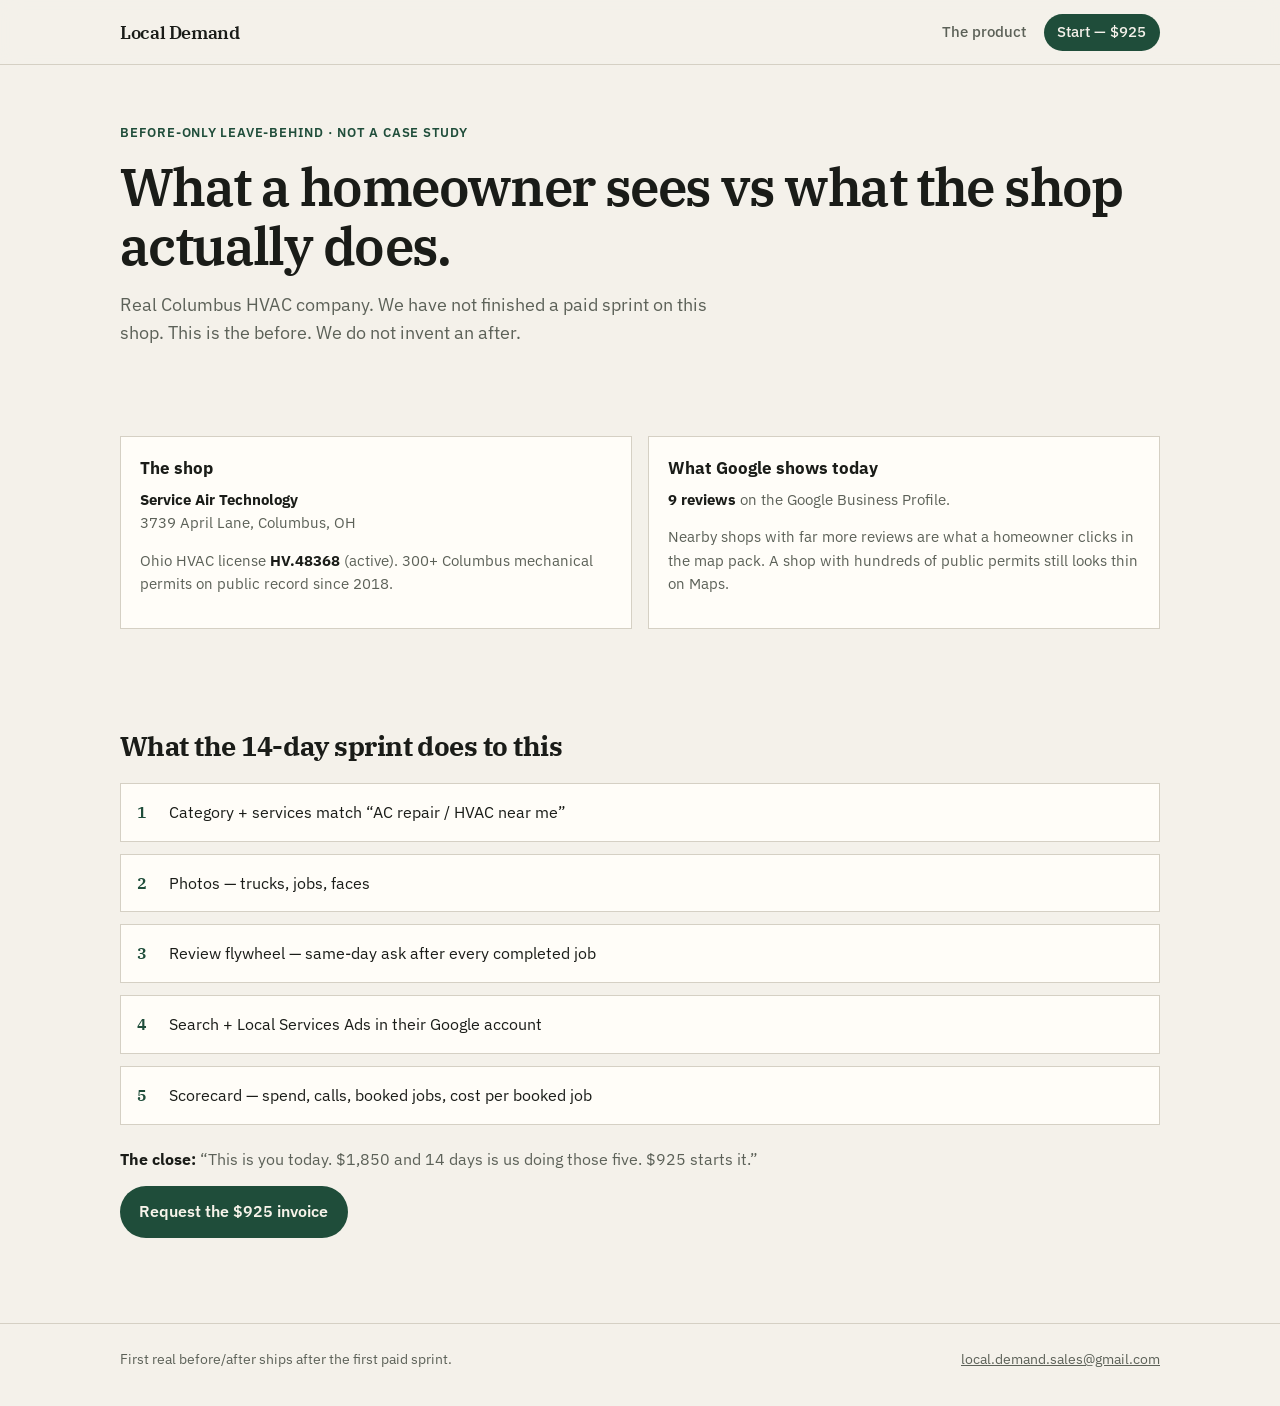
==== sample-audit.html @ 83cf1605 "Rebuild Local Demand site to match the sold sprint. Product, 14-day calendar, $925 start form, and t" ====
<!DOCTYPE html>
<html lang="en">
<head>
  <meta charset="utf-8" />
  <meta name="viewport" content="width=device-width, initial-scale=1" />
  <title>Sample audit — Service Air Technology · Local Demand</title>
  <meta name="description" content="Before-only audit of Service Air Technology, Columbus. License HV.48368, 300+ permits, 9 Google reviews. No invented after." />
  <link rel="stylesheet" href="styles.css" />
</head>
<body>
  <header class="site-header">
    <div class="wrap nav">
      <a class="logo" href="index.html">Local Demand</a>
      <nav class="nav-links">
        <a href="index.html#product">The product</a>
        <a class="nav-cta" href="index.html#start">Start — $925</a>
      </nav>
    </div>
  </header>
  <main class="wrap audit-hero">
    <p class="kicker">Before-only leave-behind · not a case study</p>
    <h1>What a homeowner sees vs what the shop actually does.</h1>
    <p class="lede">Real Columbus HVAC company. We have not finished a paid sprint on this shop. This is the before. We do not invent an after.</p>

    <section class="section">
      <div class="grid-2">
        <div class="card">
          <h3>The shop</h3>
          <p><strong>Service Air Technology</strong><br />3739 April Lane, Columbus, OH</p>
          <p>Ohio HVAC license <strong>HV.48368</strong> (active). 300+ Columbus mechanical permits on public record since 2018.</p>
        </div>
        <div class="card">
          <h3>What Google shows today</h3>
          <p><strong>9 reviews</strong> on the Google Business Profile.</p>
          <p>Nearby shops with far more reviews are what a homeowner clicks in the map pack. A shop with hundreds of public permits still looks thin on Maps.</p>
        </div>
      </div>
    </section>

    <section class="section">
      <h2>What the 14-day sprint does to this</h2>
      <ol class="deliver">
        <li data-n="1">Category + services match “AC repair / HVAC near me”</li>
        <li data-n="2">Photos — trucks, jobs, faces</li>
        <li data-n="3">Review flywheel — same-day ask after every completed job</li>
        <li data-n="4">Search + Local Services Ads in their Google account</li>
        <li data-n="5">Scorecard — spend, calls, booked jobs, cost per booked job</li>
      </ol>
      <p style="margin-top:1.4rem"><strong>The close:</strong> “This is you today. $1,850 and 14 days is us doing those five. $925 starts it.”</p>
      <p><a class="btn primary" href="index.html#start">Request the $925 invoice</a></p>
    </section>
  </main>
  <footer class="site-footer">
    <div class="wrap">
      <p>First real before/after ships after the first paid sprint.</p>
      <p><a href="mailto:local.demand.sales@gmail.com">local.demand.sales@gmail.com</a></p>
    </div>
  </footer>
</body>
</html>
---- styles.css ----
@import url("https://fonts.googleapis.com/css2?family=IBM+Plex+Sans:wght@400;500;600;700&family=IBM+Plex+Serif:wght@500;600&display=swap");

:root {
  --bg: #f4f1ea;
  --ink: #1a1c18;
  --muted: #5c6158;
  --line: #d5d0c4;
  --paper: #fffdf8;
  --forest: #1f4d3a;
  --forest-2: #163828;
  --gold: #c4a35a;
  --danger: #8a2b2b;
  --max: 1040px;
  --font: "IBM Plex Sans", ui-sans-serif, system-ui, sans-serif;
  --serif: "IBM Plex Serif", Georgia, serif;
}

* { box-sizing: border-box; }
html { scroll-behavior: smooth; }
body {
  margin: 0;
  font-family: var(--font);
  background: var(--bg);
  color: var(--ink);
  line-height: 1.55;
}
img { max-width: 100%; }
a { color: var(--forest); }
a:hover { color: var(--forest-2); }

.wrap { width: min(var(--max), calc(100% - 2rem)); margin: 0 auto; }

.site-header {
  position: sticky; top: 0; z-index: 20;
  background: rgba(244, 241, 234, 0.92);
  backdrop-filter: blur(10px);
  border-bottom: 1px solid var(--line);
}
.nav {
  display: flex; align-items: center; justify-content: space-between;
  gap: 1rem; padding: 0.85rem 0;
}
.logo {
  font-family: var(--serif); font-weight: 600; color: var(--ink);
  text-decoration: none; font-size: 1.15rem; letter-spacing: -0.02em;
}
.nav-links { display: flex; flex-wrap: wrap; gap: 0.9rem 1.1rem; align-items: center; }
.nav-links a { color: var(--muted); text-decoration: none; font-size: 0.92rem; font-weight: 500; }
.nav-links a:hover { color: var(--ink); }
.nav-cta {
  background: var(--forest); color: #f4f1ea !important;
  padding: 0.45rem 0.85rem; border-radius: 999px; text-decoration: none;
}

.hero { padding: 3.5rem 0 2.5rem; display: grid; gap: 1.5rem; }
@media (min-width: 860px) {
  .hero { grid-template-columns: 1.3fr 0.9fr; align-items: end; }
}
.eyebrow {
  margin: 0 0 0.6rem; color: var(--forest); font-weight: 600;
  font-size: 0.8rem; letter-spacing: 0.08em; text-transform: uppercase;
}
h1 {
  font-family: var(--serif); font-weight: 600;
  font-size: clamp(2.1rem, 5vw, 3.3rem);
  line-height: 1.12; letter-spacing: -0.03em; margin: 0 0 1rem;
}
.lede { color: var(--muted); font-size: 1.12rem; margin: 0 0 1.4rem; max-width: 38rem; }
.hero-actions { display: flex; flex-wrap: wrap; gap: 0.7rem; }

.btn {
  display: inline-flex; align-items: center; justify-content: center;
  border-radius: 999px; padding: 0.8rem 1.15rem; font-weight: 600;
  border: 1px solid transparent; text-decoration: none; cursor: pointer; font-size: 0.98rem;
  font-family: inherit;
}
.btn.primary { background: var(--forest); color: #f7f3ea; }
.btn.primary:hover { background: var(--forest-2); }
.btn.ghost { border-color: var(--ink); color: var(--ink); background: transparent; }
.btn.ghost:hover { background: #ebe6da; }
.btn.full { width: 100%; }

.stat-box {
  background: var(--paper); border: 1px solid var(--line); padding: 1.2rem 1.3rem;
}
.stat-box p { margin: 0 0 0.55rem; color: var(--muted); font-size: 0.92rem; }
.stat-box strong { display: block; font-family: var(--serif); font-size: 1.7rem; color: var(--ink); margin-bottom: 0.15rem; }
.stat-box span { color: var(--muted); font-size: 0.9rem; }

.section { padding: 3rem 0; }
.section.band { background: #ebe6da; border-block: 1px solid var(--line); }
h2 { font-family: var(--serif); font-size: 1.7rem; margin: 0 0 0.75rem; letter-spacing: -0.02em; }
.section p { color: var(--muted); margin: 0 0 0.85rem; }
.section p strong { color: var(--ink); }

.grid-3, .grid-2 { display: grid; gap: 1rem; margin-top: 1.2rem; }
@media (min-width: 720px) {
  .grid-3 { grid-template-columns: repeat(3, 1fr); }
  .grid-2 { grid-template-columns: 1fr 1fr; }
}
.card {
  background: var(--paper); border: 1px solid var(--line); padding: 1.15rem 1.2rem;
}
.card h3 { margin: 0 0 0.4rem; font-size: 1.05rem; }
.card p, .card li { color: var(--muted); font-size: 0.95rem; }
.card ol, .card ul { margin: 0.4rem 0 0; padding-left: 1.15rem; }

.deliver {
  list-style: none; padding: 0; margin: 1rem 0 0; display: grid; gap: 0.75rem;
}
.deliver li {
  background: var(--paper); border: 1px solid var(--line);
  padding: 1rem 1.1rem 1rem 3rem; position: relative;
}
.deliver li::before {
  content: attr(data-n);
  position: absolute; left: 1rem; top: 1rem;
  font-family: var(--serif); color: var(--forest); font-weight: 600;
}

.price-row { display: grid; gap: 1rem; margin-top: 1.2rem; }
@media (min-width: 800px) { .price-row { grid-template-columns: 1.1fr 0.9fr; } }
.price-card {
  background: var(--forest); color: #f4f1ea; padding: 1.5rem 1.6rem;
}
.price-card h3, .price-card p { color: #dfe8e2; }
.price-card .amount {
  font-family: var(--serif); font-size: 2.8rem; color: #fff; margin: 0.2rem 0;
  letter-spacing: -0.03em;
}
.price-card .btn.primary { background: #f4f1ea; color: var(--forest-2); }
.fine { font-size: 0.88rem; color: var(--muted); }

.form {
  background: var(--paper); border: 1px solid var(--line); padding: 1.3rem 1.35rem;
}
.form label { display: block; font-weight: 600; font-size: 0.88rem; margin: 0.7rem 0 0.3rem; }
.form input, .form select, .form textarea {
  width: 100%; padding: 0.7rem 0.75rem; border: 1px solid var(--line);
  background: #fff; font: inherit; color: var(--ink);
}
.form textarea { min-height: 5.5rem; resize: vertical; }
.form .btn { margin-top: 1rem; }
.form .req { color: var(--danger); }

.not { color: var(--muted); }
.not li { margin: 0.35rem 0; }

.site-footer {
  border-top: 1px solid var(--line); padding: 1.5rem 0 2.2rem;
  color: var(--muted); font-size: 0.9rem;
}
.site-footer .wrap { display: flex; flex-wrap: wrap; gap: 0.6rem 1.4rem; justify-content: space-between; }
.site-footer p { margin: 0; }
.site-footer a { color: var(--muted); }

.audit-hero { padding: 2.8rem 0 1.5rem; }
.kicker { color: var(--forest); font-weight: 600; font-size: 0.82rem; letter-spacing: 0.06em; text-transform: uppercase; }
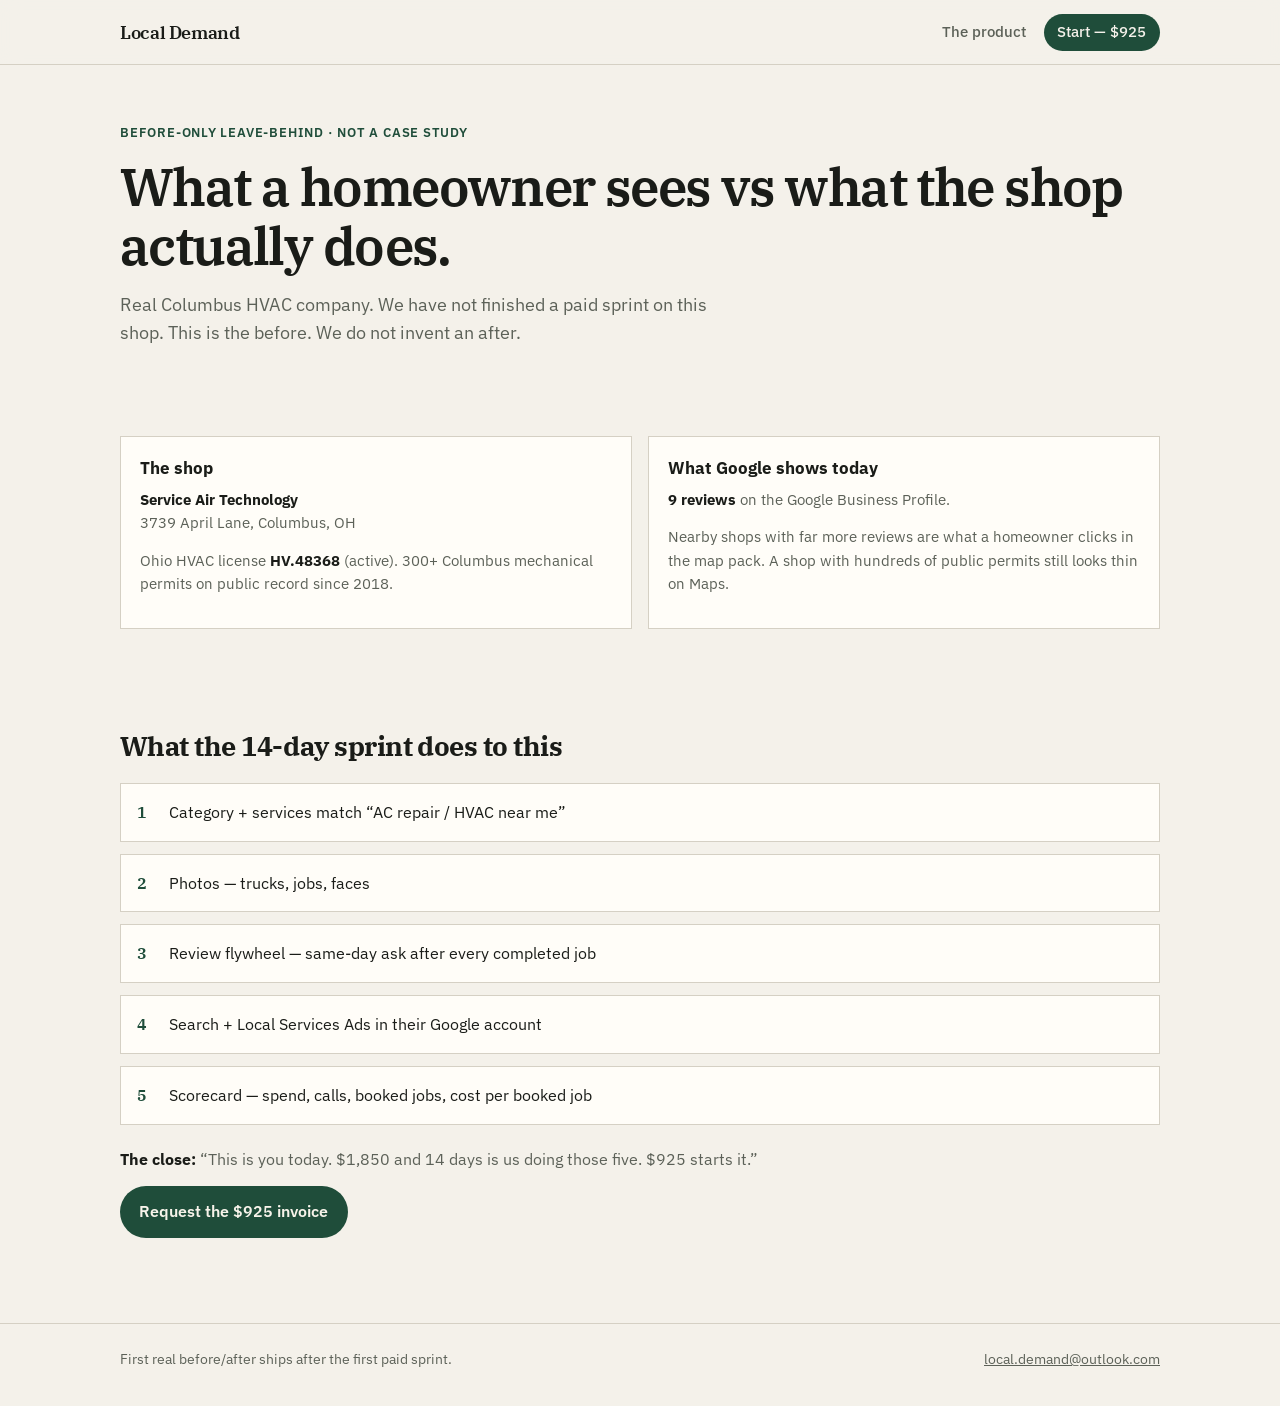
==== commit 81efc0d8: "Point contact and form to local.demand@outlook.com." ====
--- a/sample-audit.html
+++ b/sample-audit.html
@@ -53,7 +53,7 @@
   <footer class="site-footer">
     <div class="wrap">
       <p>First real before/after ships after the first paid sprint.</p>
-      <p><a href="mailto:local.demand.sales@gmail.com">local.demand.sales@gmail.com</a></p>
+      <p><a href="mailto:local.demand@outlook.com">local.demand@outlook.com</a></p>
     </div>
   </footer>
 </body>
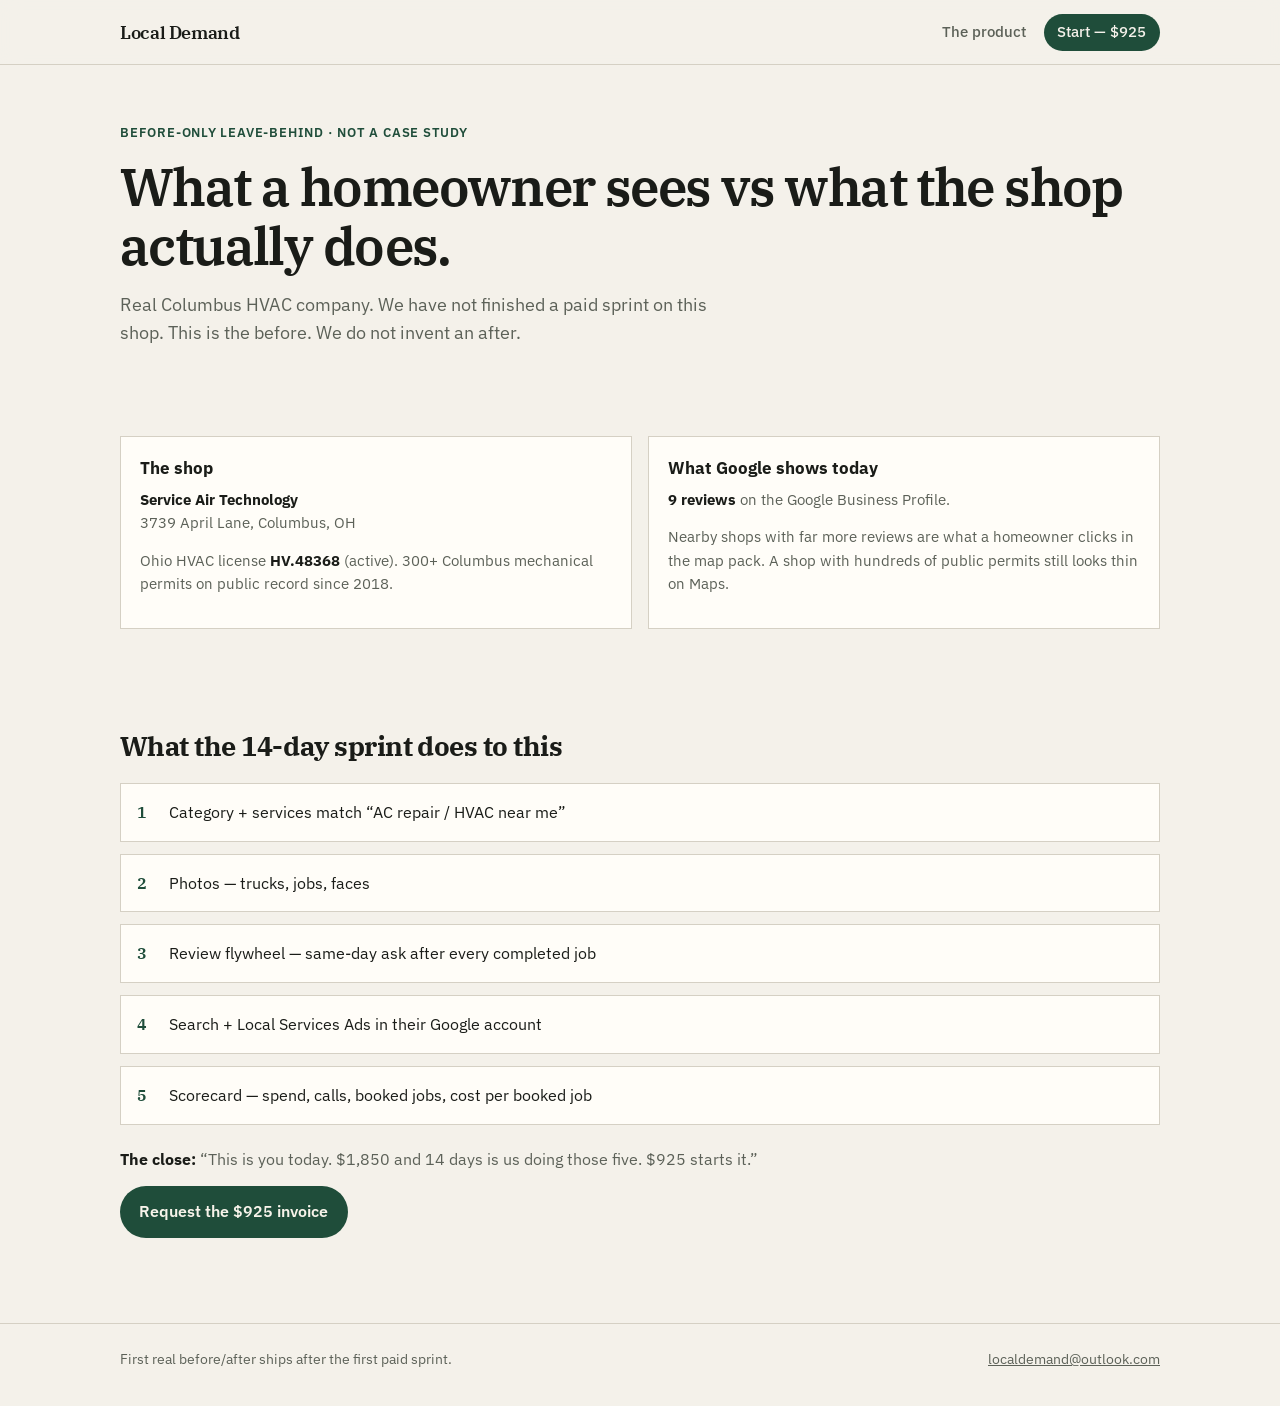
==== commit d3d14050: "Correct outbound email to localdemand@outlook.com." ====
--- a/sample-audit.html
+++ b/sample-audit.html
@@ -53,7 +53,7 @@
   <footer class="site-footer">
     <div class="wrap">
       <p>First real before/after ships after the first paid sprint.</p>
-      <p><a href="mailto:local.demand@outlook.com">local.demand@outlook.com</a></p>
+      <p><a href="mailto:localdemand@outlook.com">localdemand@outlook.com</a></p>
     </div>
   </footer>
 </body>
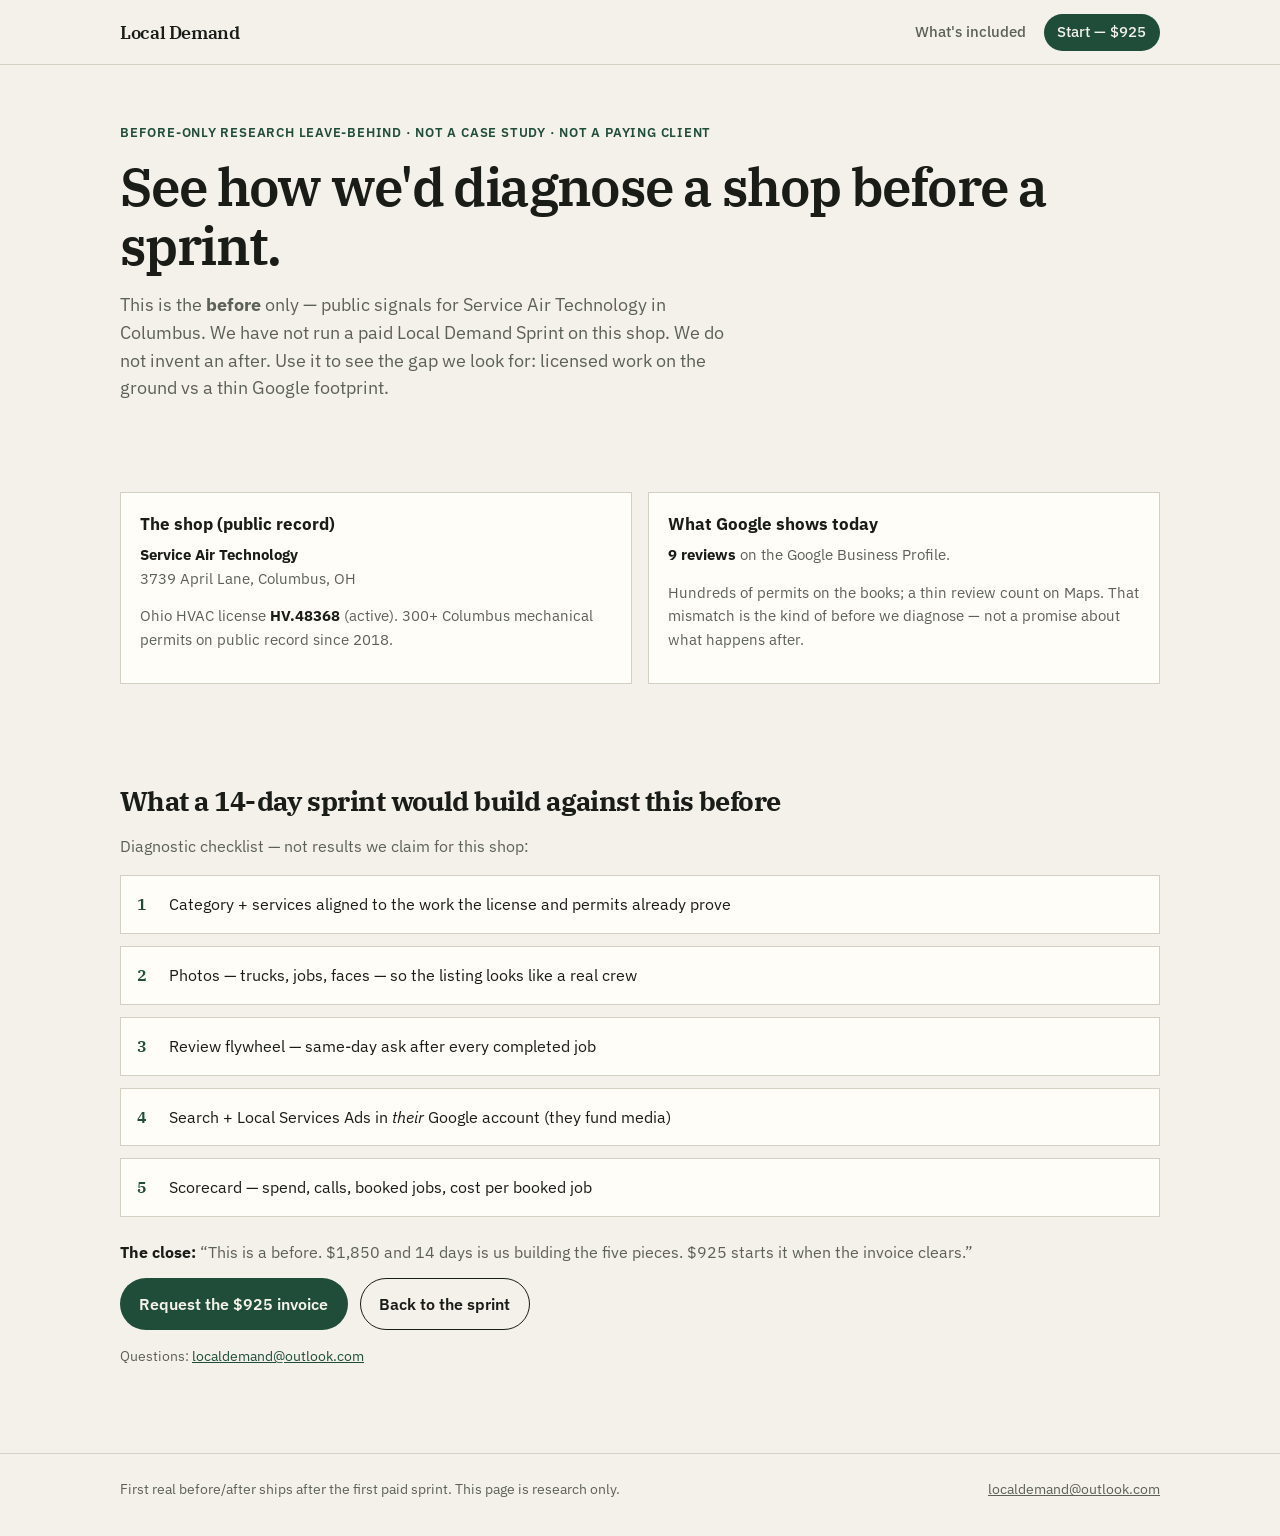
==== commit aca8afc8: "CRO value-communication pass: clearer WHO/14-day hero, value stack, ownership, fit, price pathway. R" ====
--- a/sample-audit.html
+++ b/sample-audit.html
@@ -4,55 +4,59 @@
   <meta charset="utf-8" />
   <meta name="viewport" content="width=device-width, initial-scale=1" />
   <title>Sample audit — Service Air Technology · Local Demand</title>
-  <meta name="description" content="Before-only audit of Service Air Technology, Columbus. License HV.48368, 300+ permits, 9 Google reviews. No invented after." />
+  <meta name="description" content="Before-only research leave-behind: Service Air Technology, Columbus. License HV.48368, 300+ permits, 9 Google reviews. Not a paying client. No invented after." />
   <link rel="stylesheet" href="styles.css" />
+  <link rel="icon" href="favicon.svg" type="image/svg+xml" />
 </head>
 <body>
   <header class="site-header">
     <div class="wrap nav">
       <a class="logo" href="index.html">Local Demand</a>
       <nav class="nav-links">
-        <a href="index.html#product">The product</a>
+        <a href="index.html#stack">What's included</a>
         <a class="nav-cta" href="index.html#start">Start — $925</a>
       </nav>
     </div>
   </header>
   <main class="wrap audit-hero">
-    <p class="kicker">Before-only leave-behind · not a case study</p>
-    <h1>What a homeowner sees vs what the shop actually does.</h1>
-    <p class="lede">Real Columbus HVAC company. We have not finished a paid sprint on this shop. This is the before. We do not invent an after.</p>
+    <p class="kicker">Before-only research leave-behind · not a case study · not a paying client</p>
+    <h1>See how we'd diagnose a shop before a sprint.</h1>
+    <p class="lede">This is the <strong>before</strong> only — public signals for Service Air Technology in Columbus. We have not run a paid Local Demand Sprint on this shop. We do not invent an after. Use it to see the gap we look for: licensed work on the ground vs a thin Google footprint.</p>
 
     <section class="section">
       <div class="grid-2">
         <div class="card">
-          <h3>The shop</h3>
+          <h3>The shop (public record)</h3>
           <p><strong>Service Air Technology</strong><br />3739 April Lane, Columbus, OH</p>
           <p>Ohio HVAC license <strong>HV.48368</strong> (active). 300+ Columbus mechanical permits on public record since 2018.</p>
         </div>
         <div class="card">
           <h3>What Google shows today</h3>
           <p><strong>9 reviews</strong> on the Google Business Profile.</p>
-          <p>Nearby shops with far more reviews are what a homeowner clicks in the map pack. A shop with hundreds of public permits still looks thin on Maps.</p>
+          <p>Hundreds of permits on the books; a thin review count on Maps. That mismatch is the kind of before we diagnose — not a promise about what happens after.</p>
         </div>
       </div>
     </section>
 
     <section class="section">
-      <h2>What the 14-day sprint does to this</h2>
+      <h2>What a 14-day sprint would build against this before</h2>
+      <p>Diagnostic checklist — not results we claim for this shop:</p>
       <ol class="deliver">
-        <li data-n="1">Category + services match “AC repair / HVAC near me”</li>
-        <li data-n="2">Photos — trucks, jobs, faces</li>
+        <li data-n="1">Category + services aligned to the work the license and permits already prove</li>
+        <li data-n="2">Photos — trucks, jobs, faces — so the listing looks like a real crew</li>
         <li data-n="3">Review flywheel — same-day ask after every completed job</li>
-        <li data-n="4">Search + Local Services Ads in their Google account</li>
+        <li data-n="4">Search + Local Services Ads in <em>their</em> Google account (they fund media)</li>
         <li data-n="5">Scorecard — spend, calls, booked jobs, cost per booked job</li>
       </ol>
-      <p style="margin-top:1.4rem"><strong>The close:</strong> “This is you today. $1,850 and 14 days is us doing those five. $925 starts it.”</p>
-      <p><a class="btn primary" href="index.html#start">Request the $925 invoice</a></p>
+      <p style="margin-top:1.4rem"><strong>The close:</strong> “This is a before. $1,850 and 14 days is us building the five pieces. $925 starts it when the invoice clears.”</p>
+      <p><a class="btn primary" href="index.html#start">Request the $925 invoice</a>
+         <a class="btn ghost" href="index.html" style="margin-left:0.5rem">Back to the sprint</a></p>
+      <p class="fine" style="margin-top:1rem">Questions: <a href="mailto:localdemand@outlook.com">localdemand@outlook.com</a></p>
     </section>
   </main>
   <footer class="site-footer">
     <div class="wrap">
-      <p>First real before/after ships after the first paid sprint.</p>
+      <p>First real before/after ships after the first paid sprint. This page is research only.</p>
       <p><a href="mailto:localdemand@outlook.com">localdemand@outlook.com</a></p>
     </div>
   </footer>
--- a/styles.css
+++ b/styles.css
@@ -156,3 +156,78 @@
 
 .audit-hero { padding: 2.8rem 0 1.5rem; }
 .kicker { color: var(--forest); font-weight: 600; font-size: 0.82rem; letter-spacing: 0.06em; text-transform: uppercase; }
+
+.form input:focus, .form select:focus, .form textarea:focus {
+  outline: 2px solid var(--forest); outline-offset: 1px; border-color: var(--forest);
+}
+@media (max-width: 640px) {
+  .nav-links a:not(.nav-cta) { display: none; }
+  .hero { padding-top: 2.2rem; }
+}
+
+/* CRO pass — fit grid, ownership, value stack, pathway, timeline */
+.hero-facts {
+  list-style: none; padding: 0; margin: 0 0 1.35rem;
+  display: grid; gap: 0.35rem; max-width: 38rem;
+}
+.hero-facts li {
+  color: var(--muted); font-size: 0.98rem;
+  padding-left: 0.9rem; border-left: 3px solid var(--gold);
+}
+.hero-facts strong { color: var(--ink); font-weight: 600; }
+
+.value-stack {
+  display: grid; gap: 1rem; margin-top: 1.2rem;
+}
+@media (min-width: 720px) {
+  .value-stack { grid-template-columns: repeat(3, 1fr); }
+}
+
+.own-band {
+  display: grid; gap: 1rem; margin-top: 1.2rem;
+}
+@media (min-width: 720px) {
+  .own-band { grid-template-columns: 1fr 1fr; }
+}
+.own-band ul { margin: 0.4rem 0 0; padding-left: 1.15rem; color: var(--muted); }
+.own-band li { margin: 0.3rem 0; }
+
+.timeline {
+  display: grid; gap: 1rem; margin-top: 1.2rem;
+}
+@media (min-width: 800px) {
+  .timeline { grid-template-columns: repeat(4, 1fr); }
+}
+.timeline .stage {
+  margin: 0 0 0.35rem; color: var(--forest); font-weight: 700;
+  font-size: 0.72rem; letter-spacing: 0.1em; text-transform: uppercase;
+}
+
+.pathway {
+  list-style: none; padding: 0; margin: 1rem 0 0; display: grid; gap: 0.65rem;
+}
+.pathway li {
+  background: var(--paper); border: 1px solid var(--line);
+  padding: 0.9rem 1rem 0.9rem 3rem; position: relative; color: var(--muted);
+}
+.pathway li::before {
+  content: attr(data-n);
+  position: absolute; left: 1rem; top: 0.9rem;
+  font-family: var(--serif); color: var(--forest); font-weight: 600;
+}
+.pathway strong { color: var(--ink); }
+
+.spend-split h3 { margin-top: 0; }
+.spend-split p { margin-bottom: 0.7rem; }
+
+.fit-grid {
+  display: grid; gap: 1rem; margin-top: 1.2rem;
+}
+@media (min-width: 720px) {
+  .fit-grid { grid-template-columns: 1fr 1fr; }
+}
+.fit-yes, .fit-no { min-height: 100%; }
+.fit-yes h3 { color: var(--forest); }
+.fit-no h3 { color: var(--danger); }
+.fit-grid ul { margin: 0.5rem 0 0; padding-left: 1.15rem; color: var(--muted); }
+.fit-grid li { margin: 0.4rem 0; }
